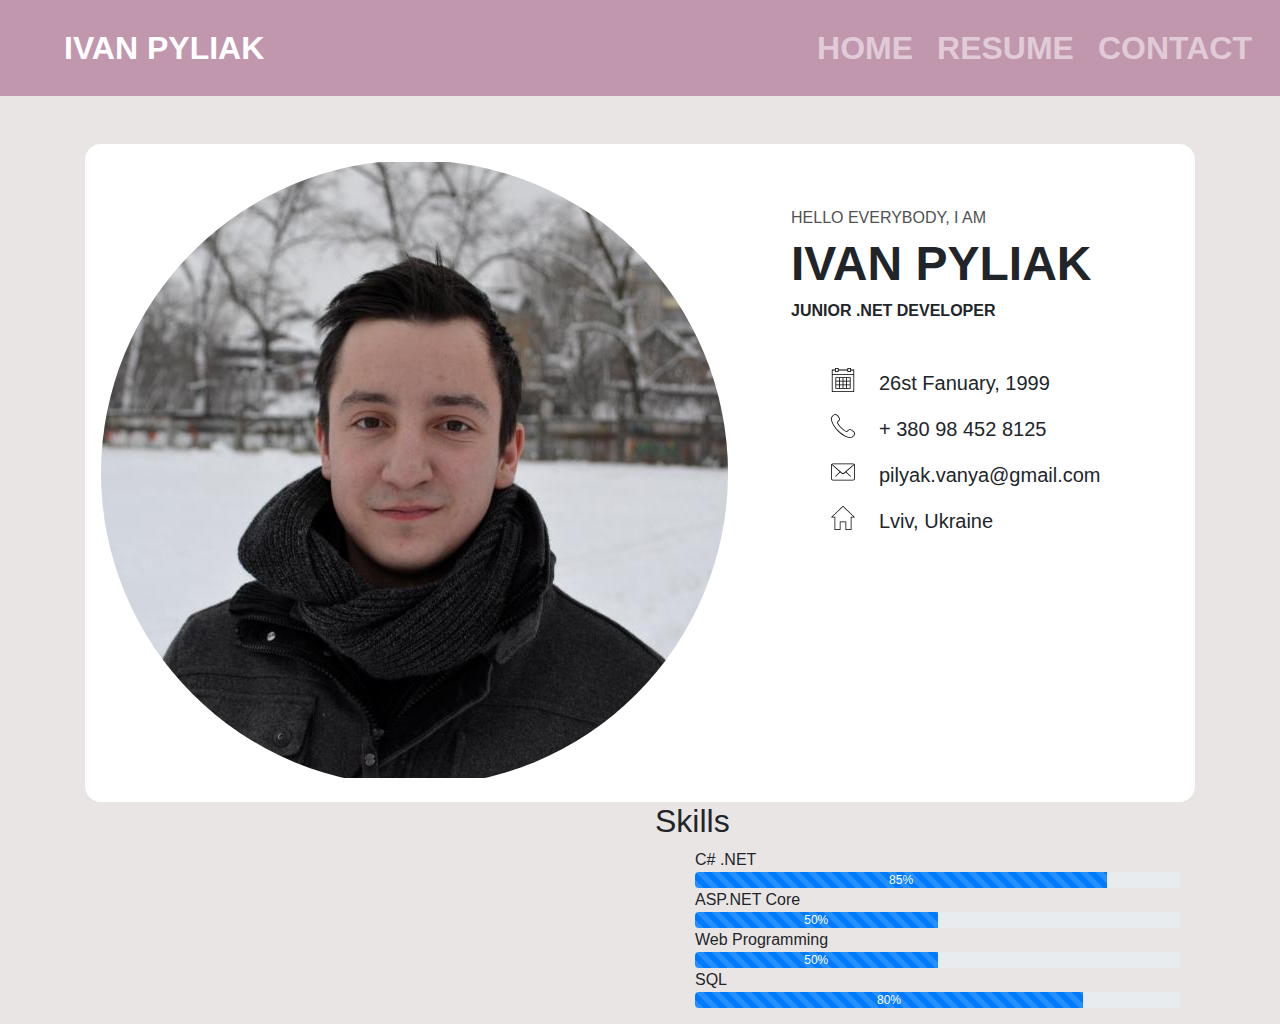
==== src/index.html @ ec8d169b "Added nav and home." ====
<!DOCTYPE html>
<html lang="en" dir="ltr">

<head>
  <meta charset="utf-8">
  <title>Portfolio</title>
  <link href="https://fonts.googleapis.com/css?family=Noticia+Text" rel="stylesheet">
  <link rel="stylesheet" href="https://maxcdn.bootstrapcdn.com/bootstrap/4.3.1/css/bootstrap.min.css">
  <link href="css/index.css" type="text/css" rel="stylesheet" />
</head>


<body>
    <nav class="navbar navbar-expand-sm text-uppercase navbar-dark">
        <a class="navbar-brand mx-5" href="#">Ivan Pyliak</a>
        <button class="navbar-toggler" type="button" data-toggle="collapse" data-target="#collapsibleNavbar">
          <span class="navbar-toggler-icon"></span>
        </button>
        <div class="collapse navbar-collapse " id="collapsibleNavbar">
          <ul class="navbar-nav ml-auto">
            <li class="nav-item mx-0 mx-lg-1">
              <a class="nav-link" href="#">Home</a>
            </li>
            <li class="nav-item mx-0 mx-lg-1">
              <a class="nav-link" href="#">Resume</a>
            </li>
            <li class="nav-item mx-0 mx-lg-1">
              <a class="nav-link" href="#">Contact</a>
            </li>    
          </ul>
        </div>  
      </nav>


    <section id = "home" class = "home">
      <div class = "container">
        <div class="rows">
            <div class="home_banner d-lg-flex mt-5">
              <div class="d-lg-flex mx-3 my-3">
                <img class="img-fluid rounded-circle" src="img/photo.png" alt="">
                <div class="personal_text mt-5 ml-5 col-lg-5">
                  <h6>HELLO EVERYBODY, I AM</h6>
                  <h3>IVAN PYLIAK</h3>
                  <h4>JUNIOR .NET DEVELOPER</h4>
                  <div class="basic_info mr-5 mt-5">
                    <ul>
                      <li class="b-block d-flex">
                        <img class="small_logo" src="img/calendar.svg">
                          <p class="ml-4">26st Fanuary, 1999</p>
                      </li>
                      <li class="b-block d-flex">
                          <img class="small_logo" src="img/phone-call.svg">
                            <p class="ml-4">+ 380 98 452 8125</p>
                      </li>
                      <li class="b-block d-flex">
                          <img class="small_logo" src="img/mail.svg">
                            <p class="ml-4">pilyak.vanya@gmail.com</p>
                      </li>
                      <li class="b-block d-flex">
                          <img class="small_logo" src="img/home.svg">
                            <p class="ml-4">Lviv, Ukraine</p>
                      </li>
                    </ul>
                  </div>
                </div>
              </div>
            </div>
        </div>
    </section>

    <section class = "skills">
      <div class="container">
        <div class="rows">
            <div class="skills col-lg-6 ml-auto">
                <h2>Skills</h2>
                <ul class="skill-list">
                  <li class="skill-item d-block">
                      <div class="skill-item-title">
                        C# .NET
                      </div>
                      <div class="progress">
                          <div class="progress-bar progress-bar-striped active" role="progressbar" aria-valuenow="85"
                          aria-valuemin="0" aria-valuemax="100" style="width:85%">
                            85%
                          </div>
                        </div>
                  </li>
                  <li class="skill-item d-block">
                      <div class="skill-item-title">
                        ASP.NET Core
                      </div>
                      <div class="progress">
                          <div class="progress-bar progress-bar-striped active" role="progressbar" aria-valuenow="50"
                          aria-valuemin="0" aria-valuemax="100" style="width:50%">
                            50%
                          </div>
                        </div>
                  </li>
                  <li class="skill-item d-block">
                      <div class="skill-item-title">
                        Web Programming
                      </div>
                      <div class="progress">
                          <div class="progress-bar progress-bar-striped active" role="progressbar" aria-valuenow="50"
                          aria-valuemin="0" aria-valuemax="100" style="width:50%">
                            50%
                          </div>
                        </div>
                  </li>
                  <li class="skill-item d-block">
                      <div class="skill-item-title">
                        SQL
                      </div>
                      <div class="progress">
                          <div class="progress-bar progress-bar-striped active" role="progressbar" aria-valuenow="80"
                          aria-valuemin="0" aria-valuemax="100" style="width:80%">
                            80%
                          </div>
                        </div>
                  </li>
                </ul>
              </div>
        </div>
      </div>
    </section>
    <footer>
      <div class = "container">

      </div>
    </footer>
    <script src="https://ajax.googleapis.com/ajax/libs/jquery/3.3.1/jquery.min.js"></script>
    <script src="https://cdnjs.cloudflare.com/ajax/libs/popper.js/1.14.7/umd/popper.min.js"></script>
    <script src="https://maxcdn.bootstrapcdn.com/bootstrap/4.3.1/js/bootstrap.min.js"></script>
</body>
---- src/css/index.css ----
body{
    font-family: Arial, Helvetica, sans-serif;
    background-color: #eae5e5;
}

.nav-link{
    color: #382525;
}

.navbar-brand{
    color: #4d4d4d;
}

.navbar{
    padding-top: 1rem;
    padding-bottom: 1rem;
    font-weight: 700;
    background-color: #c197ae;
}

.navbar-brand, .nav-link{
    font-size: 2em;
}

.home_banner{
    background-color: white;
    border-radius: 1rem;
}

.personal_text h6{
    color: #515151;
}

.personal_text h3{
    font-size: 3em;
    font-weight: 700;
}

.personal_text h4{
    font-weight: 600;
    font-size: 1em;
}

.small_logo{
    width: 1.5rem;
    height: 1.5rem;
}

.basic_info p{
    font-size: 1.25em;
}
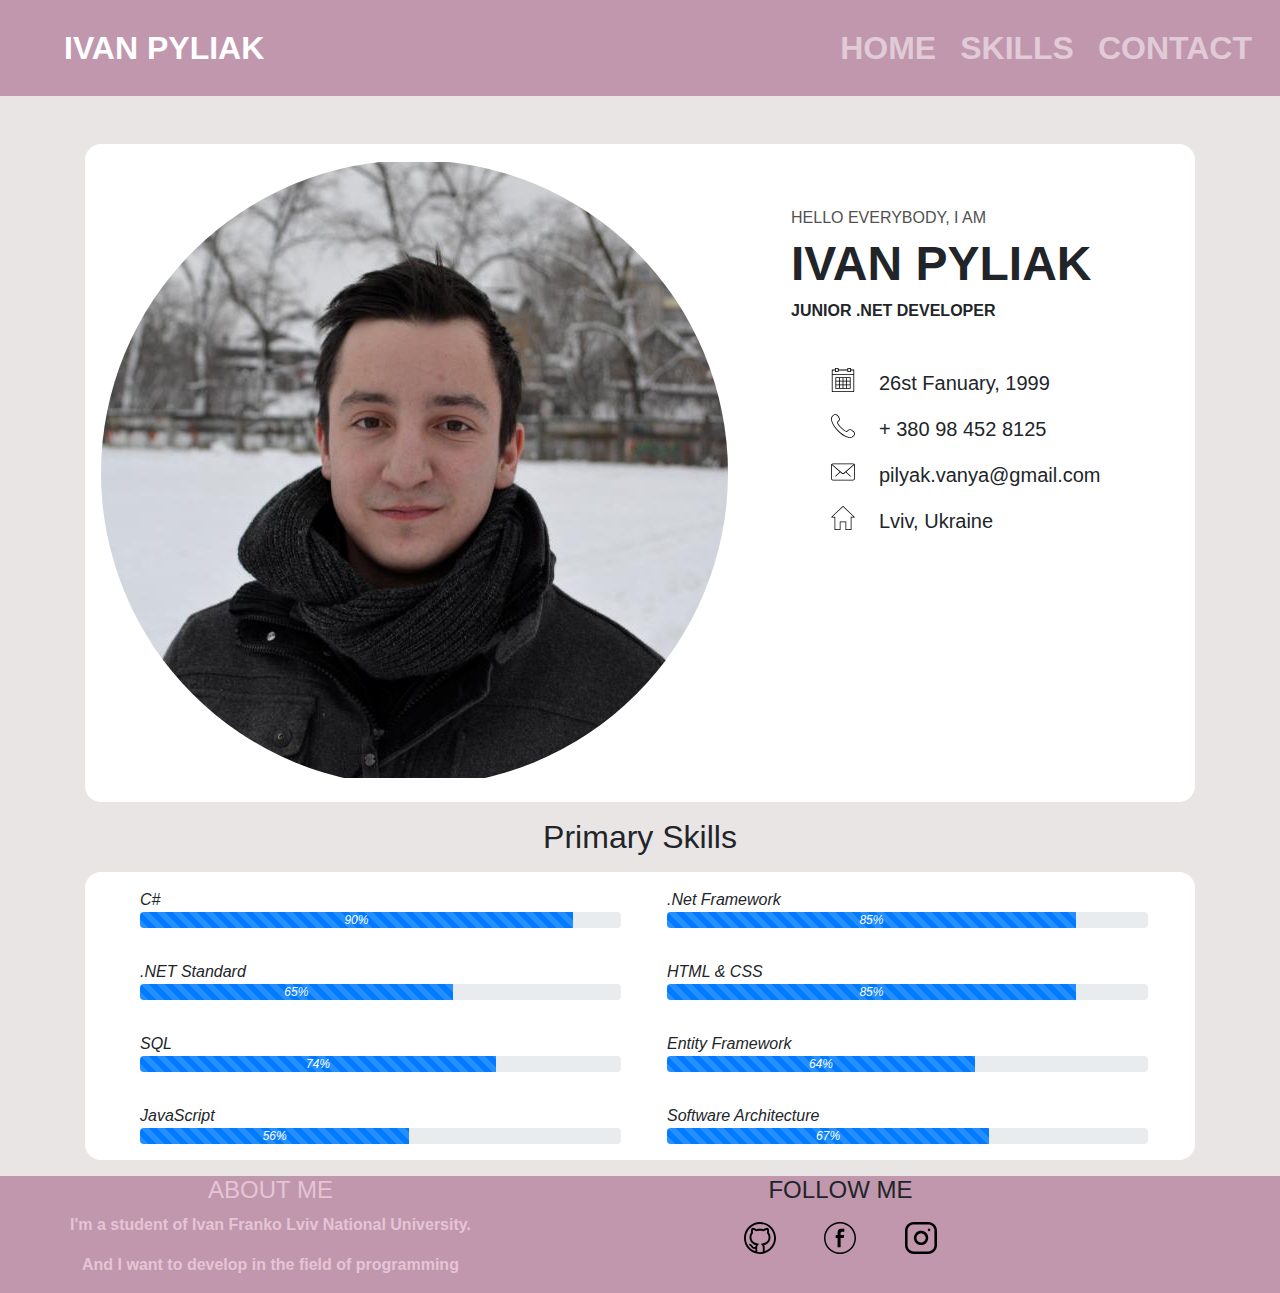
==== commit 8b645c71: "Added footer." ====
--- a/src/index.html
+++ b/src/index.html
@@ -22,7 +22,7 @@
               <a class="nav-link" href="#">Home</a>
             </li>
             <li class="nav-item mx-0 mx-lg-1">
-              <a class="nav-link" href="#">Resume</a>
+              <a class="nav-link" href="#">Skills</a>
             </li>
             <li class="nav-item mx-0 mx-lg-1">
               <a class="nav-link" href="#">Contact</a>
@@ -68,54 +68,98 @@
         </div>
     </section>
 
-    <section class = "skills">
+    <section class = "my_skills">
+        <h2 class="section-title text-center my-3 mx-3">Primary Skills</h2>
       <div class="container">
         <div class="rows">
-            <div class="skills col-lg-6 ml-auto">
-                <h2>Skills</h2>
+            <div class="skills">
                 <ul class="skill-list">
-                  <li class="skill-item d-block">
-                      <div class="skill-item-title">
-                        C# .NET
+                  <li class="skill-item d-block mr-5">
+                    <div class="d-lg-flex">
+                      <div class="col-lg-6 ml-auto my-3 mx-3">
+                        <i class="skill-item-title">C#</i>
+                        <div class="progress">
+                          <div class="progress-bar progress-bar-striped" role="progressbar" aria-valuenow="0"
+                          aria-valuemin="0" aria-valuemax="100" style="width:90%">
+                            <i>90%</i>
+                          </div>
+                       </div>
                       </div>
-                      <div class="progress">
-                          <div class="progress-bar progress-bar-striped active" role="progressbar" aria-valuenow="85"
-                          aria-valuemin="0" aria-valuemax="100" style="width:85%">
-                            85%
-                          </div>
-                        </div>
-                  </li>
-                  <li class="skill-item d-block">
-                      <div class="skill-item-title">
-                        ASP.NET Core
-                      </div>
-                      <div class="progress">
-                          <div class="progress-bar progress-bar-striped active" role="progressbar" aria-valuenow="50"
-                          aria-valuemin="0" aria-valuemax="100" style="width:50%">
-                            50%
-                          </div>
-                        </div>
-                  </li>
-                  <li class="skill-item d-block">
-                      <div class="skill-item-title">
-                        Web Programming
-                      </div>
-                      <div class="progress">
-                          <div class="progress-bar progress-bar-striped active" role="progressbar" aria-valuenow="50"
-                          aria-valuemin="0" aria-valuemax="100" style="width:50%">
-                            50%
-                          </div>
-                        </div>
-                  </li>
-                  <li class="skill-item d-block">
-                      <div class="skill-item-title">
-                        SQL
-                      </div>
-                      <div class="progress">
-                          <div class="progress-bar progress-bar-striped active" role="progressbar" aria-valuenow="80"
-                          aria-valuemin="0" aria-valuemax="100" style="width:80%">
-                            80%
-                          </div>
+                      <div class="col-lg-6 ml-auto my-3 mx-3">
+                          <i class="skill-item-title">.Net Framework</i>
+                          <div class="progress">
+                            <div class="progress-bar progress-bar-striped anivated" role="progressbar" aria-valuenow="0"
+                            aria-valuemin="0" aria-valuemax="100" style="width:85%">
+                              <i>85%</i>
+                            </div>
+                         </div>
+                        </div>
+                    </div>
+                  </li>
+                  <li class="skill-item d-block mr-5">
+                      <div class="d-lg-flex">
+                          <div class="col-lg-6 ml-auto my-3 mx-3">
+                            <i class="skill-item-title">.NET Standard</i>
+                            <div class="progress">
+                              <div class="progress-bar progress-bar-striped anivated" role="progressbar" aria-valuenow="0"
+                              aria-valuemin="0" aria-valuemax="100" style="width:65%">
+                                <i>65%</i>
+                              </div>
+                           </div>
+                          </div>
+                          <div class="col-lg-6 ml-auto my-3 mx-3">
+                              <i class="skill-item-title">HTML & CSS</i>
+                              <div class="progress">
+                                <div class="progress-bar progress-bar-striped anivated" role="progressbar" aria-valuenow="0"
+                                aria-valuemin="0" aria-valuemax="100" style="width:85%">
+                                  <i>85%</i>
+                                </div>
+                             </div>
+                            </div>
+                        </div>
+                  </li>
+                  <li class="skill-item d-block mr-5">
+                      <div class="d-lg-flex">
+                          <div class="col-lg-6  ml-auto my-3 mx-3">
+                            <i class="skill-item-title">SQL</i>
+                            <div class="progress">
+                              <div class="progress-bar progress-bar-striped anivated" role="progressbar" aria-valuenow="0"
+                              aria-valuemin="0" aria-valuemax="100" style="width:74%">
+                                <i>74%</i>
+                              </div>
+                           </div>
+                          </div>
+                          <div class="col-lg-6  ml-auto my-3 mx-3">
+                              <i class="skill-item-title">Entity Framework</i>
+                              <div class="progress">
+                                <div class="progress-bar progress-bar-striped anivated" role="progressbar" aria-valuenow="0"
+                                aria-valuemin="0" aria-valuemax="100" style="width:64%">
+                                  <i>64%</i>
+                                </div>
+                             </div>
+                            </div>
+                        </div>
+                  </li>
+                  <li class="skill-item d-block mr-5">
+                      <div class="d-lg-flex">
+                          <div class="col-lg-6  ml-auto my-3 mx-3">
+                            <i class="skill-item-title">JavaScript</i>
+                            <div class="progress">
+                              <div class="progress-bar progress-bar-striped anivated" role="progressbar" aria-valuenow="0"
+                              aria-valuemin="0" aria-valuemax="100" style="width:56%">
+                                <i>56%</i>
+                              </div>
+                           </div>
+                          </div>
+                          <div class="col-lg-6  ml-auto my-3 mx-3">
+                              <i class="skill-item-title">Software Architecture</i>
+                              <div class="progress">
+                                <div class="progress-bar progress-bar-striped anivated" role="progressbar" aria-valuenow="0"
+                                aria-valuemin="0" aria-valuemax="100" style="width:67%">
+                                  <i>67%</i>
+                                </div>
+                             </div>
+                            </div>
                         </div>
                   </li>
                 </ul>
@@ -125,9 +169,32 @@
     </section>
     <footer>
       <div class = "container">
-
+        <div class="row">
+        <div class="about_me text-center">
+          <h4 class="text-uppercase">
+            about me
+          </h4>
+          <p>
+            I'm a student of Ivan Franko Lviv National University.
+          </p>
+          <p>
+            And I want to develop in the field of programming
+          </p>
+        </div>
+        <div class="follow_me col">
+          <div>
+            <h4 class="text-center text-uppercase">follow me</h4>
+          </div>
+          <div class="text-center"> 
+            <a href="https://github.com/IvanPilyak" class="fa fa-github"><img src="img/github.svg"></a>
+            <a href="https://www.facebook.com/pilyak.vanya" class="fa fa-facebook"><img src="img/facebook.svg"></a>
+            <a href="https://www.instagram.com/pilyak_ivan" class="fa fa-instagram"><img src="img/instagram.svg"></a>
+          </div>
+        </div>
+        </div>
       </div>
     </footer>
+    <script src="js/move_progress_bar.js"></script>
     <script src="https://ajax.googleapis.com/ajax/libs/jquery/3.3.1/jquery.min.js"></script>
     <script src="https://cdnjs.cloudflare.com/ajax/libs/popper.js/1.14.7/umd/popper.min.js"></script>
     <script src="https://maxcdn.bootstrapcdn.com/bootstrap/4.3.1/js/bootstrap.min.js"></script>
--- a/src/css/index.css
+++ b/src/css/index.css
@@ -1,14 +1,6 @@
 body{
     font-family: Arial, Helvetica, sans-serif;
     background-color: #eae5e5;
-}
-
-.nav-link{
-    color: #382525;
-}
-
-.navbar-brand{
-    color: #4d4d4d;
 }
 
 .navbar{
@@ -48,4 +40,37 @@
 
 .basic_info p{
     font-size: 1.25em;
-}+}
+
+.skills{
+    background-color: white;
+    border-radius: 1rem;
+}
+
+.fa img{
+    width: 2rem;
+    height: 2rem;
+}
+
+.fa {
+    padding: 20px;
+    font-size: 30px;
+    width: 30px;
+    text-align: center;
+    text-decoration: none;
+    margin: 5px 2px;
+    border-radius: 50%;
+  }
+  
+  .fa:hover {
+      opacity: 0.7;
+  }
+  
+  footer{
+    background-color: #c197ad;
+  }
+
+  .about_me{
+      -webkit-text-fill-color: #e5c5d5;
+      font-weight: 700;
+  }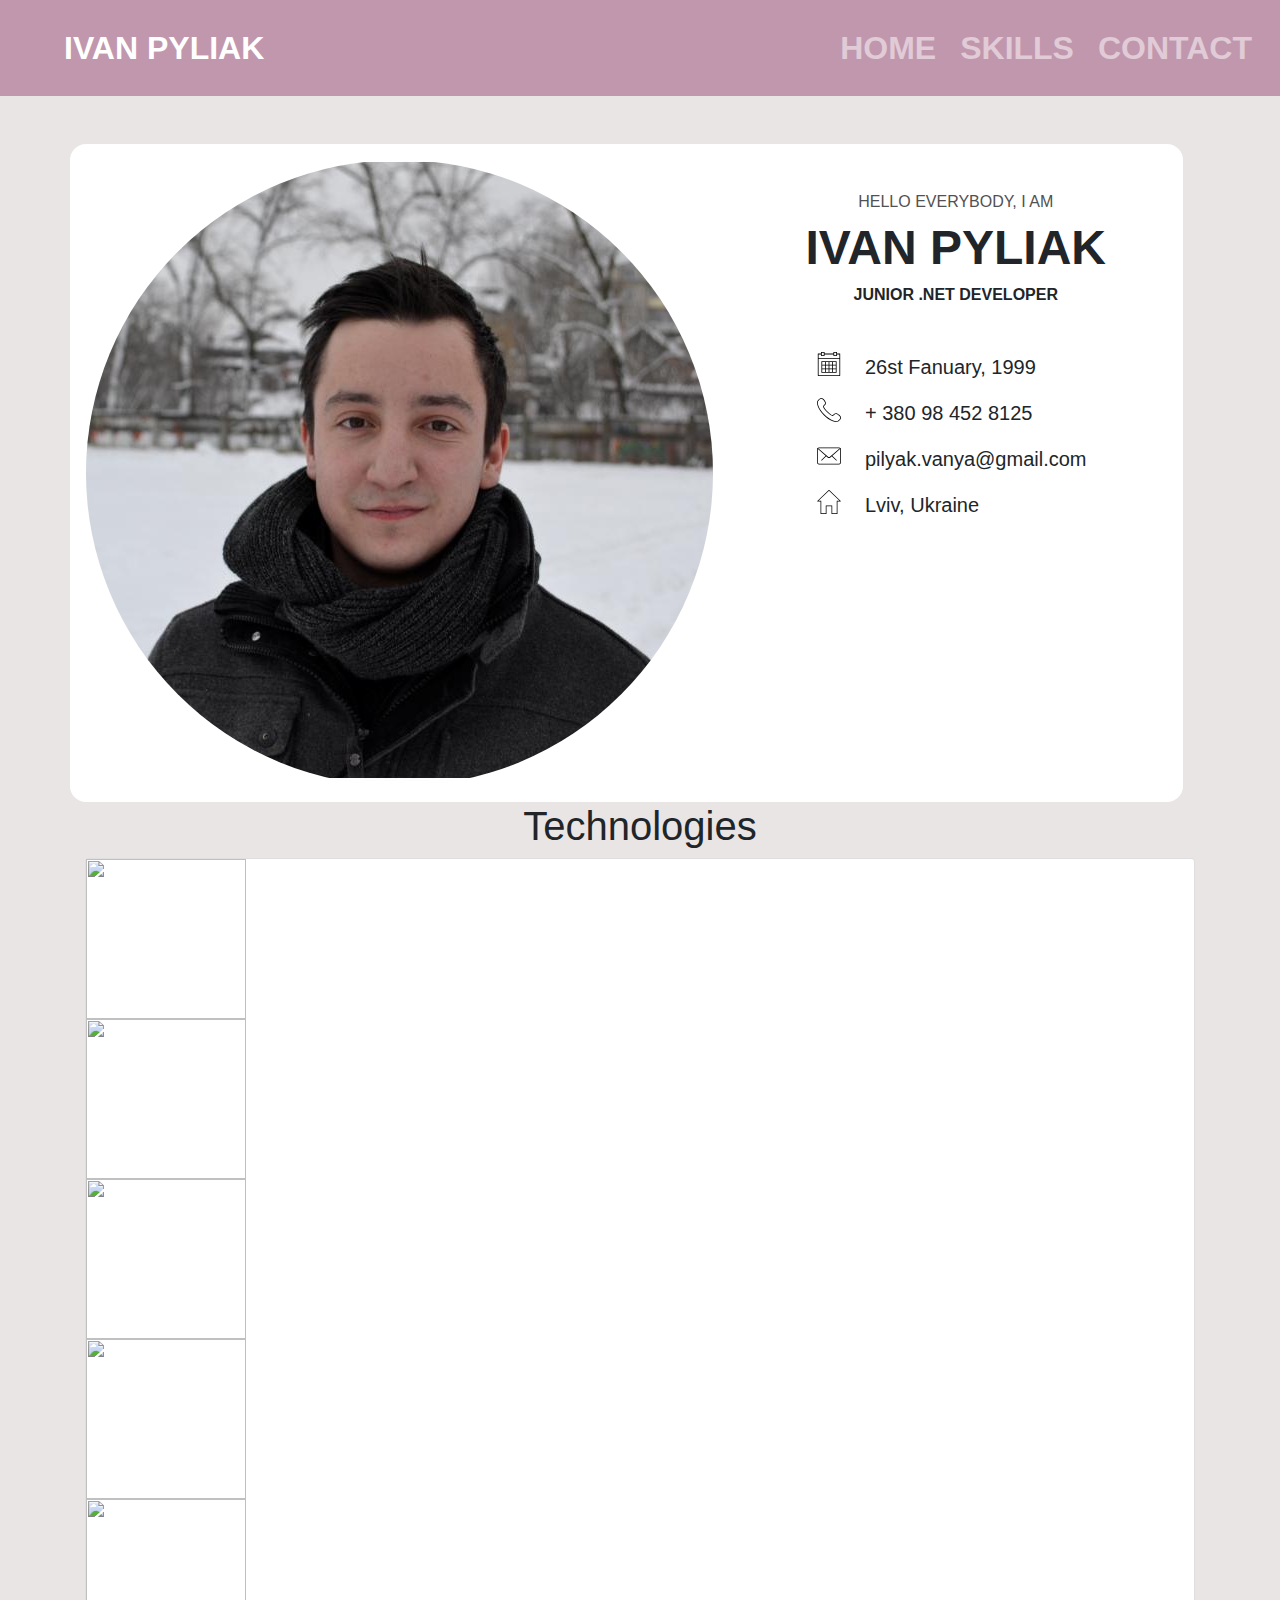
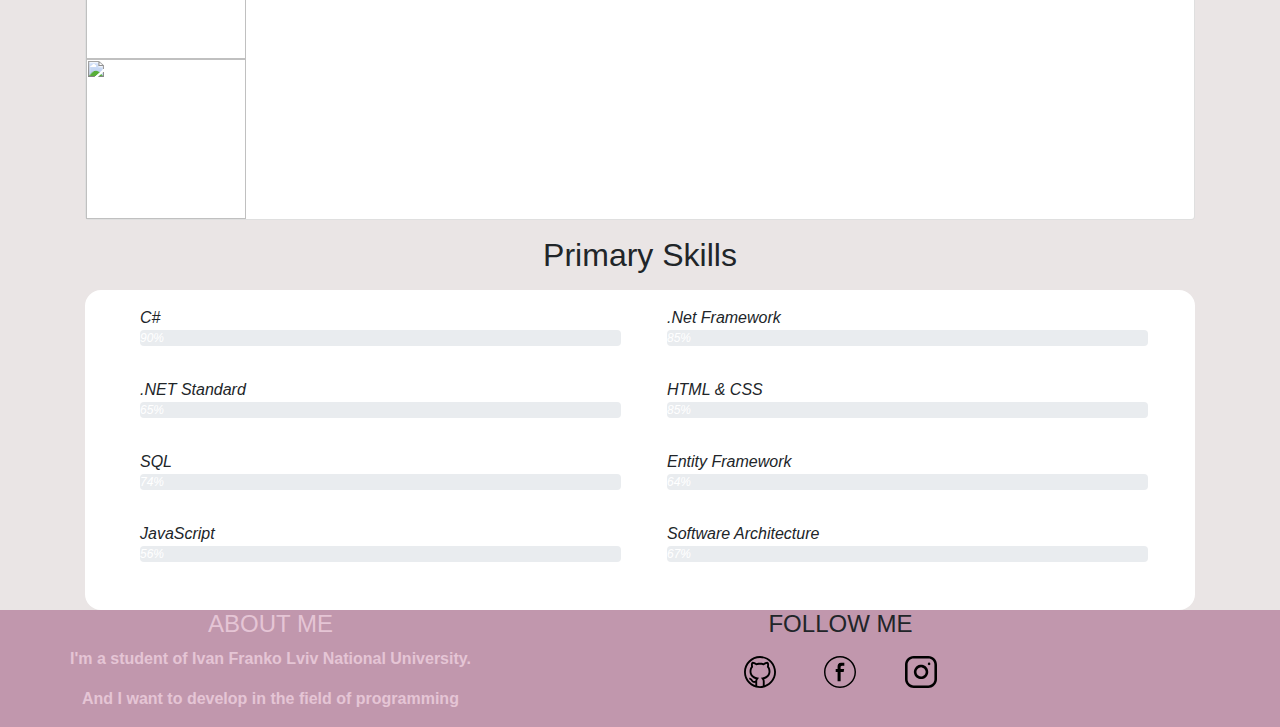
==== commit 858b2ab0: "Fixed bug with photo and progress bar." ====
--- a/src/index.html
+++ b/src/index.html
@@ -4,172 +4,197 @@
 <head>
   <meta charset="utf-8">
   <title>Portfolio</title>
-  <link href="https://fonts.googleapis.com/css?family=Noticia+Text" rel="stylesheet">
+  <link rel="stylesheet" href="https://fonts.googleapis.com/css?family=Noticia+Text">
   <link rel="stylesheet" href="https://maxcdn.bootstrapcdn.com/bootstrap/4.3.1/css/bootstrap.min.css">
-  <link href="css/index.css" type="text/css" rel="stylesheet" />
+  <link rel="stylesheet" type="text/css" href="css/index.css" />
+  <link rel="stylesheet" type="text/css" href="slick/slick.css" />
+  <link rel="stylesheet" type="text/css" href="slick/slick-theme.css" />
 </head>
 
 
 <body>
-    <nav class="navbar navbar-expand-sm text-uppercase navbar-dark">
-        <a class="navbar-brand mx-5" href="#">Ivan Pyliak</a>
-        <button class="navbar-toggler" type="button" data-toggle="collapse" data-target="#collapsibleNavbar">
-          <span class="navbar-toggler-icon"></span>
-        </button>
-        <div class="collapse navbar-collapse " id="collapsibleNavbar">
-          <ul class="navbar-nav ml-auto">
-            <li class="nav-item mx-0 mx-lg-1">
-              <a class="nav-link" href="#">Home</a>
-            </li>
-            <li class="nav-item mx-0 mx-lg-1">
-              <a class="nav-link" href="#">Skills</a>
-            </li>
-            <li class="nav-item mx-0 mx-lg-1">
-              <a class="nav-link" href="#">Contact</a>
-            </li>    
+  <nav class="navbar navbar-expand-lg mx-0 text-uppercase navbar-dark">
+    <a class="navbar-brand mx-5" href="#">Ivan Pyliak</a>
+    <button class="navbar-toggler" type="button" data-toggle="collapse" data-target="#collapsibleNavbar">
+      <span class="navbar-toggler-icon"></span>
+    </button>
+    <div class="collapse navbar-collapse " id="collapsibleNavbar">
+      <ul class="navbar-nav ml-auto">
+        <li class="nav-item mx-0 mx-lg-1">
+          <a class="nav-link" href="index.html">Home</a>
+        </li>
+        <li class="nav-item mx-0 mx-lg-1">
+          <a class="nav-link" href="#my_skills">Skills</a>
+        </li>
+        <li class="nav-item mx-0 mx-lg-1">
+          <a class="nav-link" href="contact.html">Contact</a>
+        </li>
+      </ul>
+    </div>
+  </nav>
+
+
+  <section id="home" class="home">
+    <div class="container">
+      <div class="row">
+        <div class="home_banner d-lg-flex mt-5">
+          <div class="d-lg-flex">
+            <img class="img-fluid rounded-circle mx-auto my_photo" src="img/photo.png" alt="photo">
+            <div class="personal_text mx-5 my-5 text-center">
+              <h6>HELLO EVERYBODY, I AM</h6>
+              <h3>IVAN PYLIAK</h3>
+              <h4>JUNIOR .NET DEVELOPER</h4>
+              <div class="basic_info mr-5 mt-5">
+                <ul>
+                  <li class="b-block d-flex">
+                    <img class="small_logo" src="img/calendar.svg" alt="calendar">
+                    <p class="ml-4">26st Fanuary, 1999</p>
+                  </li>
+                  <li class="b-block d-flex">
+                    <img class="small_logo" src="img/phone-call.svg" alt="phone">
+                    <p class="ml-4">+ 380 98 452 8125</p>
+                  </li>
+                  <li class="b-block d-flex">
+                    <img class="small_logo" src="img/mail.svg" alt="mail">
+                    <p class="ml-4">pilyak.vanya@gmail.com</p>
+                  </li>
+                  <li class="b-block d-flex">
+                    <img class="small_logo" src="img/home.svg" alt="home">
+                    <p class="ml-4">Lviv, Ukraine</p>
+                  </li>
+                </ul>
+              </div>
+            </div>
+          </div>
+        </div>
+      </div>
+    </div>
+  </section>
+
+  <section class="technologies" id="technologies">
+    <div class="container">
+      <div class="text-center">
+        <h1>Technologies</h1>
+      </div>
+      <div class="row">
+        <div class="col-ks-12 col-md-12 col-sm-12 col-lg-12 col-xl-12">
+          <div class="card">
+            <div class="carousel card-block">
+              <div class="sl__clide"><img src="img/CSS3.svg" alt="" class="img-fluid sl__img "></div>
+              <div class="sl__clide"><img src="img/js.png" alt="" class="img-fluid sl__img"></div>
+              <div class="sl__clide"><img src="img/html.png" alt="" class="img-fluid sl__img"></div>
+              <div class="sl__clide"><img src="img/postgre_sql.jpg" alt="" class="img-fluid sl__img"></div>
+              <div class="sl__clide"><img src="img/asp_net_core.jpg" alt="" class="img-fluid sl__img"></div>
+              <div class="sl__clide"><img src="img/c_sharp.png" alt="" class="img-fluid sl__img"></div>
+            </div>
+          </div>
+        </div>
+      </div>
+    </div>
+  </section>
+
+  <section class="my_skills" id="my_skills">
+    <h2 class="section-title text-center my-3 mx-3">Primary Skills</h2>
+    <div class="container">
+      <div class="rows">
+        <div class="skills">
+          <ul class="skill-list">
+            <li class="skill-item d-block mr-5">
+              <div class="d-lg-flex">
+                <div class="col-lg-6 ml-auto my-3 mx-3">
+                  <i class="skill-item-title">C#</i>
+                  <div class="progress">
+                    <div class="progress-bar progress-bar-striped" role="progressbar" aria-valuenow="90" aria-valuemin="0"
+                      aria-valuemax="100" style="width:0%">
+                      <i>90%</i>
+                    </div>
+                  </div>
+                </div>
+                <div class="col-lg-6 ml-auto my-3 mx-3">
+                  <i class="skill-item-title">.Net Framework</i>
+                  <div class="progress">
+                    <div class="progress-bar progress-bar-striped anivated" role="progressbar" aria-valuenow="85"
+                      aria-valuemin="0" aria-valuemax="100" style="width:0%">
+                      <i>85%</i>
+                    </div>
+                  </div>
+                </div>
+              </div>
+            </li>
+            <li class="skill-item d-block mr-5">
+              <div class="d-lg-flex">
+                <div class="col-lg-6 ml-auto my-3 mx-3">
+                  <i class="skill-item-title">.NET Standard</i>
+                  <div class="progress">
+                    <div class="progress-bar progress-bar-striped anivated" role="progressbar" aria-valuenow="65"
+                      aria-valuemin="0" aria-valuemax="100" style="width:0%">
+                      <i>65%</i>
+                    </div>
+                  </div>
+                </div>
+                <div class="col-lg-6 ml-auto my-3 mx-3">
+                  <i class="skill-item-title">HTML & CSS</i>
+                  <div class="progress">
+                    <div class="progress-bar progress-bar-striped anivated" role="progressbar" aria-valuenow="85"
+                      aria-valuemin="0" aria-valuemax="100" style="width:0%">
+                      <i>85%</i>
+                    </div>
+                  </div>
+                </div>
+              </div>
+            </li>
+            <li class="skill-item d-block mr-5">
+              <div class="d-lg-flex">
+                <div class="col-lg-6  ml-auto my-3 mx-3">
+                  <i class="skill-item-title">SQL</i>
+                  <div class="progress">
+                    <div class="progress-bar progress-bar-striped anivated" role="progressbar" aria-valuenow="74"
+                      aria-valuemin="0" aria-valuemax="100" style="width:0%">
+                      <i>74%</i>
+                    </div>
+                  </div>
+                </div>
+                <div class="col-lg-6  ml-auto my-3 mx-3">
+                  <i class="skill-item-title">Entity Framework</i>
+                  <div class="progress">
+                    <div class="progress-bar progress-bar-striped anivated" role="progressbar" aria-valuenow="64"
+                      aria-valuemin="0" aria-valuemax="100" style="width:0%">
+                      <i>64%</i>
+                    </div>
+                  </div>
+                </div>
+              </div>
+            </li>
+            <li class="skill-item d-block mr-5">
+              <div class="d-lg-flex">
+                <div class="col-lg-6  ml-auto my-3 mx-3">
+                  <i class="skill-item-title">JavaScript</i>
+                  <div class="progress">
+                    <div class="progress-bar progress-bar-striped anivated" role="progressbar" aria-valuenow="56"
+                      aria-valuemin="0" aria-valuemax="100" style="width:0%">
+                      <i>56%</i>
+                    </div>
+                  </div>
+                </div>
+                <div class="col-lg-6  ml-auto my-3 mx-3">
+                  <i class="skill-item-title">Software Architecture</i>
+                  <div class="progress">
+                    <div class="progress-bar progress-bar-striped anivated" role="progressbar" aria-valuenow="67"
+                      aria-valuemin="0" aria-valuemax="100" style="width:0%">
+                      <i>67%</i>
+                    </div>
+                  </div>
+                </div>
+              </div>
+            </li>
           </ul>
-        </div>  
-      </nav>
-
-
-    <section id = "home" class = "home">
-      <div class = "container">
-        <div class="rows">
-            <div class="home_banner d-lg-flex mt-5">
-              <div class="d-lg-flex mx-3 my-3">
-                <img class="img-fluid rounded-circle" src="img/photo.png" alt="">
-                <div class="personal_text mt-5 ml-5 col-lg-5">
-                  <h6>HELLO EVERYBODY, I AM</h6>
-                  <h3>IVAN PYLIAK</h3>
-                  <h4>JUNIOR .NET DEVELOPER</h4>
-                  <div class="basic_info mr-5 mt-5">
-                    <ul>
-                      <li class="b-block d-flex">
-                        <img class="small_logo" src="img/calendar.svg">
-                          <p class="ml-4">26st Fanuary, 1999</p>
-                      </li>
-                      <li class="b-block d-flex">
-                          <img class="small_logo" src="img/phone-call.svg">
-                            <p class="ml-4">+ 380 98 452 8125</p>
-                      </li>
-                      <li class="b-block d-flex">
-                          <img class="small_logo" src="img/mail.svg">
-                            <p class="ml-4">pilyak.vanya@gmail.com</p>
-                      </li>
-                      <li class="b-block d-flex">
-                          <img class="small_logo" src="img/home.svg">
-                            <p class="ml-4">Lviv, Ukraine</p>
-                      </li>
-                    </ul>
-                  </div>
-                </div>
-              </div>
-            </div>
-        </div>
-    </section>
-
-    <section class = "my_skills">
-        <h2 class="section-title text-center my-3 mx-3">Primary Skills</h2>
-      <div class="container">
-        <div class="rows">
-            <div class="skills">
-                <ul class="skill-list">
-                  <li class="skill-item d-block mr-5">
-                    <div class="d-lg-flex">
-                      <div class="col-lg-6 ml-auto my-3 mx-3">
-                        <i class="skill-item-title">C#</i>
-                        <div class="progress">
-                          <div class="progress-bar progress-bar-striped" role="progressbar" aria-valuenow="0"
-                          aria-valuemin="0" aria-valuemax="100" style="width:90%">
-                            <i>90%</i>
-                          </div>
-                       </div>
-                      </div>
-                      <div class="col-lg-6 ml-auto my-3 mx-3">
-                          <i class="skill-item-title">.Net Framework</i>
-                          <div class="progress">
-                            <div class="progress-bar progress-bar-striped anivated" role="progressbar" aria-valuenow="0"
-                            aria-valuemin="0" aria-valuemax="100" style="width:85%">
-                              <i>85%</i>
-                            </div>
-                         </div>
-                        </div>
-                    </div>
-                  </li>
-                  <li class="skill-item d-block mr-5">
-                      <div class="d-lg-flex">
-                          <div class="col-lg-6 ml-auto my-3 mx-3">
-                            <i class="skill-item-title">.NET Standard</i>
-                            <div class="progress">
-                              <div class="progress-bar progress-bar-striped anivated" role="progressbar" aria-valuenow="0"
-                              aria-valuemin="0" aria-valuemax="100" style="width:65%">
-                                <i>65%</i>
-                              </div>
-                           </div>
-                          </div>
-                          <div class="col-lg-6 ml-auto my-3 mx-3">
-                              <i class="skill-item-title">HTML & CSS</i>
-                              <div class="progress">
-                                <div class="progress-bar progress-bar-striped anivated" role="progressbar" aria-valuenow="0"
-                                aria-valuemin="0" aria-valuemax="100" style="width:85%">
-                                  <i>85%</i>
-                                </div>
-                             </div>
-                            </div>
-                        </div>
-                  </li>
-                  <li class="skill-item d-block mr-5">
-                      <div class="d-lg-flex">
-                          <div class="col-lg-6  ml-auto my-3 mx-3">
-                            <i class="skill-item-title">SQL</i>
-                            <div class="progress">
-                              <div class="progress-bar progress-bar-striped anivated" role="progressbar" aria-valuenow="0"
-                              aria-valuemin="0" aria-valuemax="100" style="width:74%">
-                                <i>74%</i>
-                              </div>
-                           </div>
-                          </div>
-                          <div class="col-lg-6  ml-auto my-3 mx-3">
-                              <i class="skill-item-title">Entity Framework</i>
-                              <div class="progress">
-                                <div class="progress-bar progress-bar-striped anivated" role="progressbar" aria-valuenow="0"
-                                aria-valuemin="0" aria-valuemax="100" style="width:64%">
-                                  <i>64%</i>
-                                </div>
-                             </div>
-                            </div>
-                        </div>
-                  </li>
-                  <li class="skill-item d-block mr-5">
-                      <div class="d-lg-flex">
-                          <div class="col-lg-6  ml-auto my-3 mx-3">
-                            <i class="skill-item-title">JavaScript</i>
-                            <div class="progress">
-                              <div class="progress-bar progress-bar-striped anivated" role="progressbar" aria-valuenow="0"
-                              aria-valuemin="0" aria-valuemax="100" style="width:56%">
-                                <i>56%</i>
-                              </div>
-                           </div>
-                          </div>
-                          <div class="col-lg-6  ml-auto my-3 mx-3">
-                              <i class="skill-item-title">Software Architecture</i>
-                              <div class="progress">
-                                <div class="progress-bar progress-bar-striped anivated" role="progressbar" aria-valuenow="0"
-                                aria-valuemin="0" aria-valuemax="100" style="width:67%">
-                                  <i>67%</i>
-                                </div>
-                             </div>
-                            </div>
-                        </div>
-                  </li>
-                </ul>
-              </div>
-        </div>
-      </div>
-    </section>
-    <footer>
-      <div class = "container">
-        <div class="row">
+        </div>
+      </div>
+    </div>
+  </section>
+  <footer>
+    <div class="container">
+      <div class="row">
         <div class="about_me text-center">
           <h4 class="text-uppercase">
             about me
@@ -185,17 +210,20 @@
           <div>
             <h4 class="text-center text-uppercase">follow me</h4>
           </div>
-          <div class="text-center"> 
-            <a href="https://github.com/IvanPilyak" class="fa fa-github"><img src="img/github.svg"></a>
-            <a href="https://www.facebook.com/pilyak.vanya" class="fa fa-facebook"><img src="img/facebook.svg"></a>
-            <a href="https://www.instagram.com/pilyak_ivan" class="fa fa-instagram"><img src="img/instagram.svg"></a>
-          </div>
-        </div>
-        </div>
-      </div>
-    </footer>
-    <script src="js/move_progress_bar.js"></script>
-    <script src="https://ajax.googleapis.com/ajax/libs/jquery/3.3.1/jquery.min.js"></script>
-    <script src="https://cdnjs.cloudflare.com/ajax/libs/popper.js/1.14.7/umd/popper.min.js"></script>
-    <script src="https://maxcdn.bootstrapcdn.com/bootstrap/4.3.1/js/bootstrap.min.js"></script>
+          <div class="text-center">
+            <a href="https://github.com/IvanPilyak" class="fa fa-github"><img src="img/github.svg" alt="github"></a>
+            <a href="https://www.facebook.com/pilyak.vanya" class="fa fa-facebook"><img src="img/facebook.svg" alt="facebook"></a>
+            <a href="https://www.instagram.com/pilyak_ivan" class="fa fa-instagram"><img src="img/instagram.svg" alt="instagram"></a>
+          </div>
+        </div>
+      </div>
+    </div>
+  </footer>
+  <script src="https://code.jquery.com/jquery-3.3.1.min.js"></script>
+  <script src="https://code.jquery.com/jquery-migrate-1.2.1.min.js"></script>
+  <script src="https://maxcdn.bootstrapcdn.com/bootstrap/4.3.1/js/bootstrap.min.js"></script>
+  <script src="slick/slick.min.js"></script>
+  <script src="js/move_progress_bar.js"></script>
 </body>
+
+</html>--- a/src/css/index.css
+++ b/src/css/index.css
@@ -60,17 +60,40 @@
     text-decoration: none;
     margin: 5px 2px;
     border-radius: 50%;
-  }
+}
   
-  .fa:hover {
+.fa:hover {
       opacity: 0.7;
-  }
+}
   
-  footer{
+footer{
     background-color: #c197ad;
-  }
+}
 
-  .about_me{
+.about_me{
       -webkit-text-fill-color: #e5c5d5;
       font-weight: 700;
-  }+}
+
+.sl__img{
+      width: 10rem;
+      height: 10rem;
+}
+
+.progress-bar {
+    -webkit-transition: none !important;
+    transition: none !important;
+}
+
+.submit{
+      background-color: #c197ad;
+      color: #e5c5d5;
+}
+.skills
+{
+    padding-bottom: 1rem;
+}
+
+.my_photo{
+    padding: 1rem;
+}
